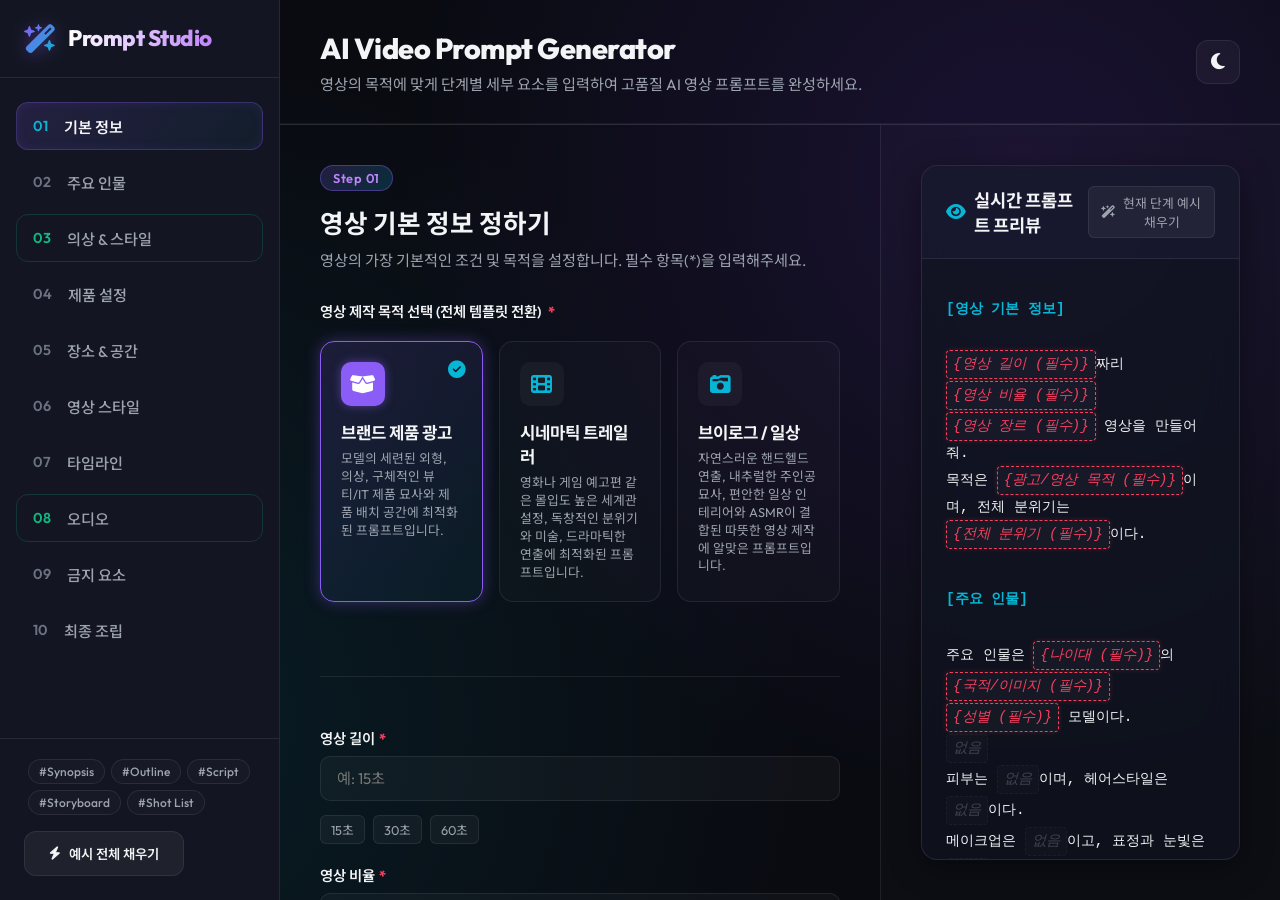
==== video_prompt/index.html @ 75928623 "Add files via upload" ====
<!DOCTYPE html>
<html lang="ko">
<head>
    <meta charset="UTF-8">
    <meta name="viewport" content="width=device-width, initial-scale=1.0">
    <title>AI 영상 프롬프트 메이커 (Prompt Maker)</title>
    <!-- Google Fonts -->
    <link rel="preconnect" href="https://fonts.googleapis.com">
    <link rel="preconnect" href="https://fonts.gstatic.com" crossorigin>
    <link href="https://fonts.googleapis.com/css2?family=Outfit:wght@300;400;600;800&family=Noto+Sans+KR:wght@300;400;500;700&display=swap" rel="stylesheet">
    <!-- FontAwesome for Icons -->
    <link rel="stylesheet" href="https://cdnjs.cloudflare.com/ajax/libs/font-awesome/6.4.0/css/all.min.css">
    <link rel="stylesheet" href="style.css">
</head>
<body>
    <div class="app-container">
        <!-- Sidebar Navigation -->
        <aside class="sidebar">
            <div class="logo-area">
                <i class="fa-solid fa-wand-magic-sparkles logo-icon"></i>
                <h2>Prompt Studio</h2>
            </div>
            
            <!-- Dynamic Sidebar Steps will be injected here -->
            <nav class="steps-nav">
                <ul id="dynamic-steps-nav">
                    <!-- Injected by JS -->
                </ul>
            </nav>

            <div class="sidebar-footer">
                <div class="hashtag-container">
                    <span class="hash-tag">#Synopsis</span>
                    <span class="hash-tag">#Outline</span>
                    <span class="hash-tag">#Script</span>
                    <span class="hash-tag">#Storyboard</span>
                    <span class="hash-tag">#Shot List</span>
                </div>
                <button id="btn-fill-all" class="btn-secondary">
                    <i class="fa-solid fa-bolt"></i> 예시 전체 채우기
                </button>
            </div>
        </aside>

        <!-- Main Workspace -->
        <main class="workspace">
            <header class="main-header">
                <div class="header-info">
                    <h1>AI Video Prompt Generator</h1>
                    <p>영상의 목적에 맞게 단계별 세부 요소를 입력하여 고품질 AI 영상 프롬프트를 완성하세요.</p>
                </div>
                <button id="btn-theme-toggle" class="btn-theme-toggle" title="화면 테마 변경">
                    <i class="fa-solid fa-moon"></i>
                </button>
                <div class="progress-container">
                    <div class="progress-bar" id="progress-bar"></div>
                </div>
            </header>

            <div class="workspace-content">
                <!-- Form Area -->
                <section class="form-section">
                    
                    <!-- Dynamic Form Cards Container -->
                    <div id="dynamic-form-container">
                        <!-- Step Cards (1 to 9) will be injected dynamically by JS -->
                    </div>

                    <!-- Step 10 Card (Assemble & Copy) - Always Common -->
                    <div class="step-card" id="step-card-10">
                        <div class="card-header">
                            <span class="badge">Step 10</span>
                            <h2>최종 조립 및 출력</h2>
                            <p>선택된 목적의 조립 구조를 바탕으로 완성된 최종 프롬프트입니다.</p>
                        </div>
                        <div class="card-body">
                            <div class="output-options">
                                <button id="btn-copy-prompt" class="btn-primary btn-block">
                                    <i class="fa-solid fa-copy"></i> 프롬프트 복사하기
                                </button>
                                <button id="btn-reset" class="btn-danger btn-block">
                                    <i class="fa-solid fa-rotate-left"></i> 초기화
                                </button>
                            </div>
                            <div class="output-preview-container">
                                <textarea id="final-output-textarea" readonly class="form-control final-output-area"></textarea>
                            </div>
                        </div>
                    </div>

                    <!-- Navigation Footer -->
                    <div class="nav-footer">
                        <button id="btn-prev" class="btn-nav btn-secondary" disabled>
                            <i class="fa-solid fa-chevron-left"></i> 이전
                        </button>
                        <div class="step-indicator">
                            <span id="current-step-indicator">1</span> / 10
                        </div>
                        <button id="btn-next" class="btn-nav btn-primary">
                            다음 <i class="fa-solid fa-chevron-right"></i>
                        </button>
                    </div>
                </section>

                <!-- Live Preview Area -->
                <section class="preview-section">
                    <div class="preview-card">
                        <div class="preview-header">
                            <h3><i class="fa-solid fa-eye"></i> 실시간 프롬프트 프리뷰</h3>
                            <button id="btn-load-current-example" class="btn-small-secondary">
                                <i class="fa-solid fa-wand-magic-sparkles"></i> 현재 단계 예시 채우기
                            </button>
                        </div>
                        <div class="preview-body" id="prompt-preview-content">
                            <!-- JS will inject formatted preview text here -->
                        </div>
                    </div>
                </section>
            </div>
        </main>
    </div>

    <!-- Notification Container for Toast Messages -->
    <div id="toast-container"></div>

    <script src="app.js"></script>
</body>
</html>
---- video_prompt/style.css ----
/* ==========================================================================
   Base Styles & Variables
   ========================================================================== */
:root {
    --bg-primary: #090b11;
    --bg-secondary: #131622;
    --bg-glass: rgba(22, 27, 45, 0.65);
    --border-glass: rgba(255, 255, 255, 0.08);
    --border-glass-focus: rgba(124, 58, 237, 0.4);
    
    --text-primary: #f3f4f6;
    --text-secondary: #9ca3af;
    --text-muted: #6b7280;
    
    --color-primary: #8b5cf6;
    --color-primary-hover: #7c3aed;
    --color-secondary: #06b6d4;
    --color-secondary-hover: #0891b2;
    --color-accent: #f43f5e;
    --color-success: #10b981;
    
    --neon-shadow: 0 0 15px rgba(139, 92, 246, 0.35);
    --neon-blue-shadow: 0 0 15px rgba(6, 182, 212, 0.35);
    --glass-shadow: 0 8px 32px 0 rgba(0, 0, 0, 0.37);
    
    --font-main: 'Outfit', 'Noto Sans KR', sans-serif;
    --transition-smooth: all 0.3s cubic-bezier(0.4, 0, 0.2, 1);
}

* {
    margin: 0;
    padding: 0;
    box-sizing: border-box;
}

body {
    background-color: var(--bg-primary);
    color: var(--text-primary);
    font-family: var(--font-main);
    overflow-x: hidden;
    height: 100vh;
}

/* ==========================================================================
   App Layout
   ========================================================================== */
.app-container {
    display: flex;
    height: 100vh;
    width: 100vw;
    background: radial-gradient(circle at 80% 20%, rgba(124, 58, 237, 0.15) 0%, transparent 50%),
                radial-gradient(circle at 10% 80%, rgba(6, 182, 212, 0.1) 0%, transparent 50%);
}

/* Sidebar Styling */
.sidebar {
    width: 280px;
    background-color: var(--bg-secondary);
    border-right: 1px solid var(--border-glass);
    display: flex;
    flex-direction: column;
    padding: 24px 0;
    flex-shrink: 0;
}

.logo-area {
    display: flex;
    align-items: center;
    gap: 12px;
    padding: 0 24px 24px 24px;
    border-bottom: 1px solid var(--border-glass);
}

.logo-icon {
    font-size: 1.8rem;
    background: linear-gradient(135deg, var(--color-primary), var(--color-secondary));
    -webkit-background-clip: text;
    -webkit-text-fill-color: transparent;
    filter: drop-shadow(0 2px 8px rgba(139, 92, 246, 0.4));
}

.logo-area h2 {
    font-size: 1.4rem;
    font-weight: 800;
    letter-spacing: -0.5px;
    background: linear-gradient(to right, #ffffff, #c084fc);
    -webkit-background-clip: text;
    -webkit-text-fill-color: transparent;
}

.steps-nav {
    flex-grow: 1;
    overflow-y: auto;
    padding: 24px 16px;
}

.steps-nav ul {
    list-style: none;
    display: flex;
    flex-direction: column;
    gap: 8px;
}

.nav-item {
    display: flex;
    align-items: center;
    gap: 16px;
    padding: 12px 16px;
    border-radius: 12px;
    cursor: pointer;
    transition: var(--transition-smooth);
    border: 1px solid transparent;
}

.nav-item:hover {
    background-color: rgba(255, 255, 255, 0.03);
    border-color: rgba(255, 255, 255, 0.05);
}

.nav-item.active {
    background: linear-gradient(135deg, rgba(139, 92, 246, 0.15), rgba(6, 182, 212, 0.05));
    border-color: rgba(139, 92, 246, 0.3);
    box-shadow: inset 0 0 12px rgba(139, 92, 246, 0.1);
}

.nav-item.completed {
    border-color: rgba(16, 185, 129, 0.2);
}

.step-num {
    font-size: 0.9rem;
    font-weight: 600;
    color: var(--text-muted);
    transition: var(--transition-smooth);
}

.nav-item.active .step-num {
    color: var(--color-secondary);
}

.nav-item.completed .step-num {
    color: var(--color-success);
}

.step-title {
    font-size: 0.95rem;
    font-weight: 500;
    color: var(--text-secondary);
    transition: var(--transition-smooth);
}

.nav-item.active .step-title {
    color: var(--text-primary);
    font-weight: 600;
}

.sidebar-footer {
    padding: 20px 24px 0 24px;
    border-top: 1px solid var(--border-glass);
}

/* Workspace Styling */
.workspace {
    flex-grow: 1;
    display: flex;
    flex-direction: column;
    height: 100%;
    overflow: hidden;
}

.main-header {
    padding: 30px 40px;
    display: flex;
    justify-content: space-between;
    align-items: center;
    border-bottom: 1px solid var(--border-glass);
    position: relative;
}

.header-info h1 {
    font-size: 1.8rem;
    font-weight: 800;
    margin-bottom: 6px;
    letter-spacing: -0.5px;
}

.header-info p {
    color: var(--text-secondary);
    font-size: 0.95rem;
}

.progress-container {
    position: absolute;
    bottom: -1px;
    left: 0;
    width: 100%;
    height: 2px;
    background-color: rgba(255, 255, 255, 0.05);
}

.progress-bar {
    height: 100%;
    width: 10%;
    background: linear-gradient(to right, var(--color-primary), var(--color-secondary));
    box-shadow: 0 0 10px rgba(139, 92, 246, 0.8);
    transition: width 0.4s cubic-bezier(0.4, 0, 0.2, 1);
}

/* Workspace Content Grid */
.workspace-content {
    display: grid;
    grid-template-columns: 1.2fr 0.8fr;
    flex-grow: 1;
    overflow: hidden;
}

/* ==========================================================================
   Form Section & Step Cards
   ========================================================================== */
.form-section {
    padding: 40px;
    overflow-y: auto;
    display: flex;
    flex-direction: column;
    justify-content: space-between;
    height: 100%;
}

.step-card {
    display: none;
    animation: fadeIn 0.4s ease-in-out;
}

.step-card.active {
    display: block;
}

@keyframes fadeIn {
    from { opacity: 0; transform: translateY(10px); }
    to { opacity: 1; transform: translateY(0); }
}

.card-header {
    margin-bottom: 30px;
}

.badge {
    background: linear-gradient(135deg, rgba(139, 92, 246, 0.2), rgba(6, 182, 212, 0.2));
    border: 1px solid rgba(139, 92, 246, 0.4);
    color: #c084fc;
    padding: 4px 12px;
    border-radius: 30px;
    font-size: 0.8rem;
    font-weight: 600;
    letter-spacing: 0.5px;
    display: inline-block;
    margin-bottom: 12px;
}

.card-header h2 {
    font-size: 1.6rem;
    font-weight: 700;
    margin-bottom: 8px;
}

.card-header p {
    color: var(--text-secondary);
    font-size: 0.95rem;
}

.card-body {
    display: flex;
    flex-direction: column;
    gap: 20px;
}

.scrollable-card-body {
    max-height: 480px;
    overflow-y: auto;
    padding-right: 10px;
}

/* Form Controls */
.form-group {
    display: flex;
    flex-direction: column;
    gap: 8px;
}

.form-row {
    display: flex;
    gap: 20px;
}

.form-group.col {
    flex: 1;
}

label {
    font-size: 0.9rem;
    font-weight: 600;
    color: var(--text-primary);
}

.form-control {
    background-color: rgba(255, 255, 255, 0.03);
    border: 1px solid var(--border-glass);
    border-radius: 10px;
    padding: 12px 16px;
    color: var(--text-primary);
    font-family: var(--font-main);
    font-size: 0.95rem;
    transition: var(--transition-smooth);
    outline: none;
}

.form-control:focus {
    background-color: rgba(255, 255, 255, 0.05);
    border-color: var(--color-primary);
    box-shadow: var(--neon-shadow);
}

textarea.form-control {
    resize: none;
}

/* Suggestion Tags */
.tags-suggest {
    display: flex;
    flex-wrap: wrap;
    gap: 8px;
    margin-top: 6px;
}

.tag {
    background-color: rgba(255, 255, 255, 0.04);
    border: 1px solid var(--border-glass);
    color: var(--text-secondary);
    padding: 4px 10px;
    border-radius: 6px;
    font-size: 0.8rem;
    cursor: pointer;
    transition: var(--transition-smooth);
}

.tag:hover {
    background-color: rgba(139, 92, 246, 0.1);
    border-color: rgba(139, 92, 246, 0.4);
    color: #d8b4fe;
}

/* Navigation Footer */
.nav-footer {
    display: flex;
    justify-content: space-between;
    align-items: center;
    margin-top: 40px;
    padding-top: 24px;
    border-top: 1px solid var(--border-glass);
}

.step-indicator {
    font-size: 0.95rem;
    font-weight: 600;
    color: var(--text-secondary);
}

#current-step-indicator {
    color: var(--color-secondary);
    font-size: 1.1rem;
}

/* ==========================================================================
   Buttons
   ========================================================================== */
.btn-primary {
    background: linear-gradient(135deg, var(--color-primary), var(--color-primary-hover));
    color: white;
    border: none;
    border-radius: 12px;
    padding: 12px 24px;
    font-family: var(--font-main);
    font-weight: 600;
    cursor: pointer;
    display: inline-flex;
    align-items: center;
    justify-content: center;
    gap: 8px;
    transition: var(--transition-smooth);
    box-shadow: 0 4px 12px rgba(139, 92, 246, 0.3);
}

.btn-primary:hover {
    transform: translateY(-2px);
    box-shadow: var(--neon-shadow);
}

.btn-primary:active {
    transform: translateY(0);
}

.btn-secondary {
    background-color: rgba(255, 255, 255, 0.05);
    color: var(--text-primary);
    border: 1px solid var(--border-glass);
    border-radius: 12px;
    padding: 12px 24px;
    font-family: var(--font-main);
    font-weight: 600;
    cursor: pointer;
    display: inline-flex;
    align-items: center;
    justify-content: center;
    gap: 8px;
    transition: var(--transition-smooth);
}

.btn-secondary:hover {
    background-color: rgba(255, 255, 255, 0.08);
    border-color: rgba(255, 255, 255, 0.2);
}

.btn-secondary:disabled, .btn-primary:disabled {
    opacity: 0.4;
    cursor: not-allowed;
    transform: none !important;
    box-shadow: none !important;
}

.btn-danger {
    background-color: rgba(239, 68, 68, 0.1);
    color: #f87171;
    border: 1px solid rgba(239, 68, 68, 0.3);
    border-radius: 12px;
    padding: 12px 24px;
    font-family: var(--font-main);
    font-weight: 600;
    cursor: pointer;
    display: inline-flex;
    align-items: center;
    justify-content: center;
    gap: 8px;
    transition: var(--transition-smooth);
}

.btn-danger:hover {
    background-color: rgba(239, 68, 68, 0.2);
    border-color: rgba(239, 68, 68, 0.5);
    transform: translateY(-2px);
}

.btn-block {
    width: 100%;
}

.btn-small-secondary {
    background-color: rgba(255, 255, 255, 0.05);
    color: var(--text-secondary);
    border: 1px solid var(--border-glass);
    border-radius: 6px;
    padding: 6px 12px;
    font-size: 0.8rem;
    font-family: var(--font-main);
    cursor: pointer;
    display: inline-flex;
    align-items: center;
    gap: 6px;
    transition: var(--transition-smooth);
}

.btn-small-secondary:hover {
    background-color: rgba(139, 92, 246, 0.1);
    border-color: rgba(139, 92, 246, 0.3);
    color: var(--text-primary);
}

/* ==========================================================================
   Preview Section
   ========================================================================== */
.preview-section {
    padding: 40px;
    border-left: 1px solid var(--border-glass);
    background-color: rgba(255, 255, 255, 0.01);
    display: flex;
    flex-direction: column;
    overflow: hidden;
}

.preview-card {
    background-color: var(--bg-glass);
    border: 1px solid var(--border-glass);
    border-radius: 16px;
    height: 100%;
    display: flex;
    flex-direction: column;
    box-shadow: var(--glass-shadow);
    backdrop-filter: blur(16px);
    overflow: hidden;
}

.preview-header {
    padding: 20px 24px;
    border-bottom: 1px solid var(--border-glass);
    display: flex;
    justify-content: space-between;
    align-items: center;
}

.preview-header h3 {
    font-size: 1.1rem;
    font-weight: 700;
    display: flex;
    align-items: center;
    gap: 8px;
}

.preview-header h3 i {
    color: var(--color-secondary);
}

.preview-body {
    flex-grow: 1;
    padding: 24px;
    overflow-y: auto;
    font-family: 'Courier New', Courier, monospace;
    font-size: 0.9rem;
    line-height: 1.6;
    white-space: pre-wrap;
    background-color: rgba(0, 0, 0, 0.2);
}

.preview-body .highlight-token {
    color: #c084fc;
    font-weight: 600;
    background-color: rgba(139, 92, 246, 0.15);
    padding: 2px 6px;
    border-radius: 4px;
    border: 1px solid rgba(139, 92, 246, 0.3);
    display: inline-block;
    margin: 1px 0;
}

.preview-body .empty-token {
    color: var(--text-muted);
    font-style: italic;
    background-color: rgba(255, 255, 255, 0.03);
    padding: 2px 6px;
    border-radius: 4px;
    border: 1px dashed var(--border-glass);
    display: inline-block;
    margin: 1px 0;
}

/* ==========================================================================
   Output Screen Specifics
   ========================================================================== */
.output-options {
    display: grid;
    grid-template-columns: 1fr 1fr;
    gap: 16px;
    margin-bottom: 20px;
}

.output-preview-container {
    flex-grow: 1;
    display: flex;
    flex-direction: column;
}

.final-output-area {
    width: 100%;
    height: 380px !important;
    font-family: 'Courier New', Courier, monospace;
    font-size: 0.9rem;
    line-height: 1.5;
    background-color: rgba(0, 0, 0, 0.3);
    border: 1px solid var(--border-glass-focus);
    box-shadow: inset 0 0 10px rgba(0,0,0,0.5);
    padding: 20px;
    border-radius: 12px;
}

/* ==========================================================================
   Toast Notification System
   ========================================================================== */
#toast-container {
    position: fixed;
    bottom: 30px;
    right: 30px;
    z-index: 9999;
    display: flex;
    flex-direction: column;
    gap: 10px;
}

.toast {
    background-color: rgba(22, 27, 45, 0.9);
    border: 1px solid var(--color-success);
    box-shadow: 0 4px 20px rgba(16, 185, 129, 0.2);
    backdrop-filter: blur(10px);
    color: var(--text-primary);
    padding: 16px 24px;
    border-radius: 10px;
    display: flex;
    align-items: center;
    gap: 12px;
    min-width: 300px;
    transform: translateX(120%);
    transition: transform 0.4s cubic-bezier(0.175, 0.885, 0.32, 1.275);
}

.toast.show {
    transform: translateX(0);
}

.toast i {
    font-size: 1.2rem;
    color: var(--color-success);
}

/* Custom Scrollbar */
::-webkit-scrollbar {
    width: 8px;
}

::-webkit-scrollbar-track {
    background: rgba(255, 255, 255, 0.01);
}

::-webkit-scrollbar-thumb {
    background: rgba(255, 255, 255, 0.1);
    border-radius: 4px;
}

::-webkit-scrollbar-thumb:hover {
    background: rgba(255, 255, 255, 0.2);
}

/* ==========================================================================
   Purpose Selector (Step 1)
   ========================================================================== */
.purpose-selector-group {
    margin-bottom: 24px;
}

.purpose-cards-grid {
    display: grid;
    grid-template-columns: repeat(3, 1fr);
    gap: 16px;
    margin-top: 12px;
}

.purpose-select-card {
    background-color: rgba(255, 255, 255, 0.02);
    border: 1px solid var(--border-glass);
    border-radius: 14px;
    padding: 20px;
    cursor: pointer;
    position: relative;
    display: flex;
    flex-direction: column;
    align-items: flex-start;
    gap: 14px;
    transition: var(--transition-smooth);
}

.purpose-select-card:hover {
    background-color: rgba(139, 92, 246, 0.05);
    border-color: rgba(139, 92, 246, 0.3);
    transform: translateY(-3px);
    box-shadow: 0 8px 24px rgba(139, 92, 246, 0.1);
}

.purpose-select-card.selected {
    background: linear-gradient(135deg, rgba(139, 92, 246, 0.15), rgba(6, 182, 212, 0.05));
    border-color: var(--color-primary);
    box-shadow: var(--neon-shadow);
}

.purpose-card-icon {
    width: 44px;
    height: 44px;
    border-radius: 10px;
    background-color: rgba(255, 255, 255, 0.04);
    display: flex;
    align-items: center;
    justify-content: center;
    font-size: 1.3rem;
    color: var(--color-secondary);
    transition: var(--transition-smooth);
}

.purpose-select-card.selected .purpose-card-icon {
    background-color: var(--color-primary);
    color: white;
    box-shadow: 0 0 10px rgba(139, 92, 246, 0.5);
}

.purpose-card-info h4 {
    font-size: 1.05rem;
    font-weight: 700;
    margin-bottom: 6px;
    color: var(--text-primary);
}

.purpose-card-info p {
    font-size: 0.8rem;
    color: var(--text-secondary);
    line-height: 1.4;
}

.purpose-check {
    position: absolute;
    top: 16px;
    right: 16px;
    font-size: 1.1rem;
    color: var(--text-muted);
    opacity: 0;
    transform: scale(0.7);
    transition: var(--transition-smooth);
}

.purpose-select-card.selected .purpose-check {
    color: var(--color-secondary);
    opacity: 1;
    transform: scale(1);
}

.divider {
    height: 1px;
    background-color: var(--border-glass);
    margin: 30px 0;
}

/* Required field indicator & special 'None' tag styles */
.required-mark {
    color: var(--color-accent);
    margin-left: 4px;
    font-weight: 800;
}

/* Input Validation Error Animation & Styles */
.form-control.input-error {
    border-color: var(--color-accent) !important;
    box-shadow: 0 0 15px rgba(244, 63, 94, 0.4) !important;
    animation: shakeInput 0.5s cubic-bezier(.36,.07,.19,.97) both;
}

@keyframes shakeInput {
    10%, 90% { transform: translate3d(-1px, 0, 0); }
    20%, 80% { transform: translate3d(2px, 0, 0); }
    30%, 50%, 70% { transform: translate3d(-4px, 0, 0); }
    40%, 60% { transform: translate3d(4px, 0, 0); }
}

/* ==========================================================================
   Theme Switcher & Light Mode Support
   ========================================================================== */
body {
    transition: background-color 0.3s ease, color 0.3s ease;
}

.btn-theme-toggle {
    background-color: rgba(255, 255, 255, 0.04);
    border: 1px solid var(--border-glass);
    color: var(--text-primary);
    width: 44px;
    height: 44px;
    border-radius: 12px;
    cursor: pointer;
    display: flex;
    align-items: center;
    justify-content: center;
    font-size: 1.15rem;
    transition: var(--transition-smooth);
    margin-left: 20px;
    flex-shrink: 0;
}

.btn-theme-toggle:hover {
    background-color: rgba(255, 255, 255, 0.1);
    border-color: rgba(255, 255, 255, 0.2);
    transform: rotate(15deg) scale(1.05);
    box-shadow: 0 4px 12px rgba(0, 0, 0, 0.1);
}

.btn-theme-toggle:active {
    transform: scale(0.95);
}

/* Light Mode Variables Override */
body.light-mode {
    --bg-primary: #f8fafc;
    --bg-secondary: #ffffff;
    --bg-glass: rgba(255, 255, 255, 0.85);
    --border-glass: rgba(0, 0, 0, 0.08);
    --border-glass-focus: rgba(124, 58, 237, 0.4);
    
    --text-primary: #0f172a;
    --text-secondary: #475569;
    --text-muted: #94a3b8;
    
    --color-primary: #7c3aed;
    --color-primary-hover: #6d28d9;
    --color-secondary: #0891b2;
    --color-secondary-hover: #0e7490;
    
    --neon-shadow: 0 4px 20px rgba(124, 58, 237, 0.12);
    --neon-blue-shadow: 0 4px 20px rgba(8, 145, 178, 0.12);
    --glass-shadow: 0 8px 32px 0 rgba(15, 23, 42, 0.06);
}

body.light-mode .app-container {
    background: radial-gradient(circle at 80% 20%, rgba(124, 58, 237, 0.05) 0%, transparent 50%),
                radial-gradient(circle at 10% 80%, rgba(6, 182, 212, 0.04) 0%, transparent 50%);
}

body.light-mode .btn-theme-toggle {
    background-color: rgba(15, 23, 42, 0.04);
}

body.light-mode .btn-theme-toggle:hover {
    background-color: rgba(15, 23, 42, 0.08);
}

body.light-mode .form-control {
    background-color: rgba(15, 23, 42, 0.02);
}

body.light-mode .form-control:focus {
    background-color: #ffffff;
    box-shadow: 0 0 10px rgba(124, 58, 237, 0.15);
}

body.light-mode .tag {
    background-color: rgba(15, 23, 42, 0.03);
    color: var(--text-secondary);
}

body.light-mode .tag:hover {
    background-color: rgba(124, 58, 237, 0.08);
    color: var(--color-primary);
}

body.light-mode .preview-body {
    background-color: #f1f5f9;
}

body.light-mode .preview-body .empty-token {
    background-color: rgba(0, 0, 0, 0.02);
    border-color: rgba(0, 0, 0, 0.1);
}

body.light-mode .final-output-area {
    background-color: #f8fafc;
}

body.light-mode .sidebar {
    background-color: #f1f5f9;
}

body.light-mode .nav-item:hover {
    background-color: rgba(15, 23, 42, 0.02);
}

body.light-mode .nav-item.active {
    background: linear-gradient(135deg, rgba(124, 58, 237, 0.08), rgba(8, 145, 178, 0.03));
}

body.light-mode .btn-secondary {
    background-color: #ffffff;
    border-color: rgba(0, 0, 0, 0.1);
}

body.light-mode .btn-secondary:hover {
    background-color: #f8fafc;
}

body.light-mode .purpose-select-card {
    background-color: rgba(0, 0, 0, 0.01);
}

body.light-mode .purpose-select-card:hover {
    background-color: rgba(124, 58, 237, 0.03);
}

body.light-mode .purpose-card-icon {
    background-color: rgba(0, 0, 0, 0.03);
}

body.light-mode .purpose-select-card.selected {
    background: linear-gradient(135deg, rgba(124, 58, 237, 0.08), rgba(8, 145, 178, 0.03));
}

body.light-mode .purpose-select-card.selected .purpose-card-icon {
    background-color: var(--color-primary);
    color: white;
}

/* ==========================================================================
   Sidebar Hashtags (Bottom Left)
   ========================================================================== */
.hashtag-container {
    display: flex;
    flex-wrap: wrap;
    gap: 6px;
    margin-bottom: 16px;
    padding: 0 4px;
}

.hash-tag {
    font-size: 0.75rem;
    font-weight: 500;
    color: var(--text-secondary);
    background-color: rgba(255, 255, 255, 0.02);
    border: 1px solid var(--border-glass);
    padding: 4px 10px;
    border-radius: 30px;
    transition: var(--transition-smooth);
    cursor: default;
    user-select: none;
}

.hash-tag:hover {
    color: var(--text-primary);
    border-color: var(--color-primary);
    background-color: rgba(139, 92, 246, 0.08);
    box-shadow: 0 2px 8px rgba(139, 92, 246, 0.15);
    transform: translateY(-1px);
}

body.light-mode .hash-tag {
    background-color: rgba(15, 23, 42, 0.02);
}

body.light-mode .hash-tag:hover {
    background-color: rgba(124, 58, 237, 0.06);
    border-color: var(--color-primary);
    box-shadow: 0 2px 8px rgba(124, 58, 237, 0.1);
}
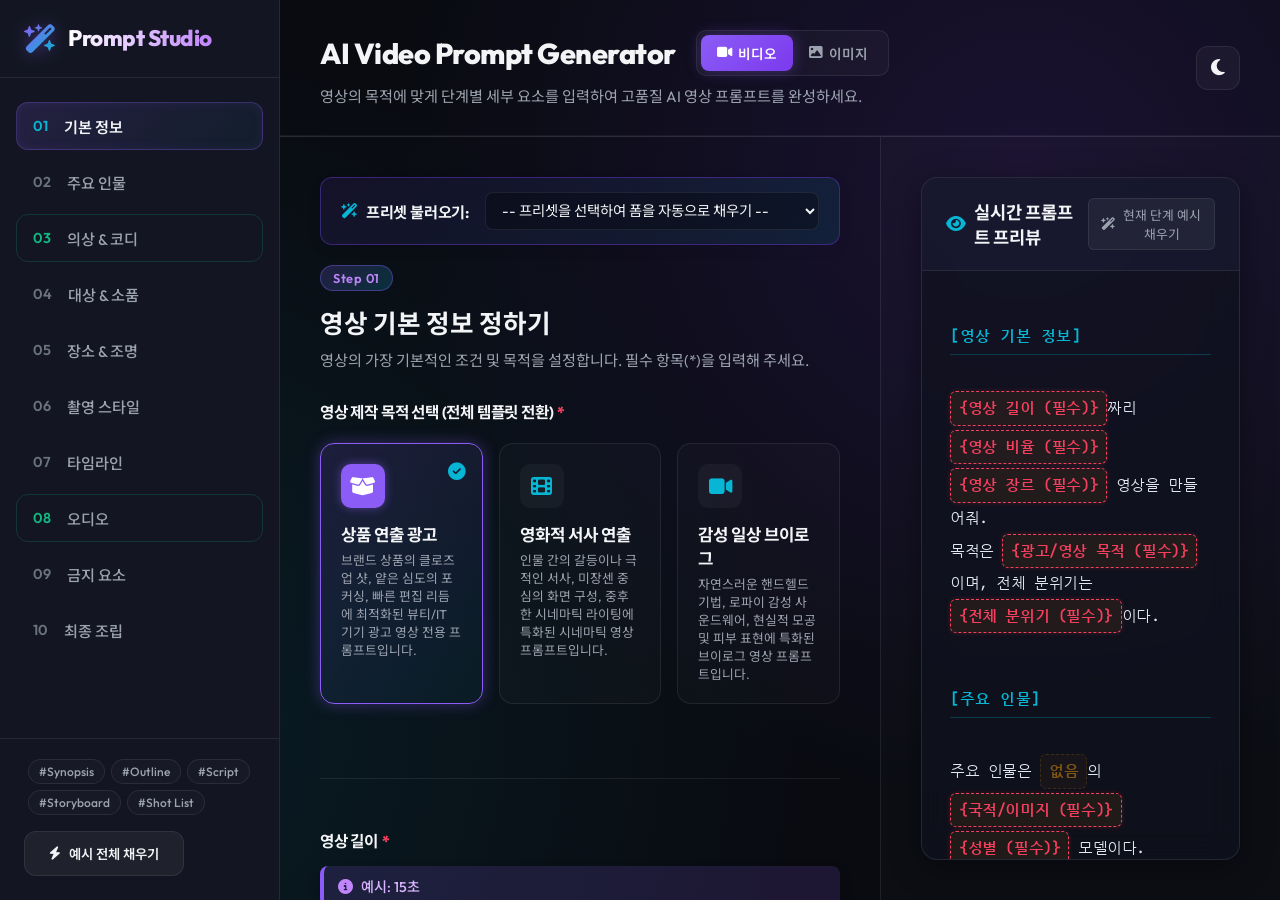
==== commit 5d0545c2: "Add files via upload" ====
--- a/video_prompt/index.html
+++ b/video_prompt/index.html
@@ -7,10 +7,12 @@
     <!-- Google Fonts -->
     <link rel="preconnect" href="https://fonts.googleapis.com">
     <link rel="preconnect" href="https://fonts.gstatic.com" crossorigin>
-    <link href="https://fonts.googleapis.com/css2?family=Outfit:wght@300;400;600;800&family=Noto+Sans+KR:wght@300;400;500;700&display=swap" rel="stylesheet">
+    <link href="https://fonts.googleapis.com/css2?family=Outfit:wght@300;400;600;800&family=Noto+Sans+KR:wght@300;400;500;700&family=JetBrains+Mono:wght@400;500;700&family=Nanum+Gothic+Coding:wght@400;700&display=swap" rel="stylesheet">
     <!-- FontAwesome for Icons -->
     <link rel="stylesheet" href="https://cdnjs.cloudflare.com/ajax/libs/font-awesome/6.4.0/css/all.min.css">
     <link rel="stylesheet" href="style.css">
+    <script src="configs.js"></script>
+    <script src="presets.js"></script>
 </head>
 <body>
     <div class="app-container">
@@ -46,8 +48,18 @@
         <main class="workspace">
             <header class="main-header">
                 <div class="header-info">
-                    <h1>AI Video Prompt Generator</h1>
-                    <p>영상의 목적에 맞게 단계별 세부 요소를 입력하여 고품질 AI 영상 프롬프트를 완성하세요.</p>
+                    <div class="title-with-toggle">
+                        <h1 id="app-title">AI Video Prompt Generator</h1>
+                        <div class="mode-toggle-group">
+                            <button id="mode-video" class="btn-mode active" data-mode="video">
+                                <i class="fa-solid fa-video"></i> 비디오
+                            </button>
+                            <button id="mode-image" class="btn-mode" data-mode="image">
+                                <i class="fa-solid fa-image"></i> 이미지
+                            </button>
+                        </div>
+                    </div>
+                    <p id="app-subtitle">영상의 목적에 맞게 단계별 세부 요소를 입력하여 고품질 AI 영상 프롬프트를 완성하세요.</p>
                 </div>
                 <button id="btn-theme-toggle" class="btn-theme-toggle" title="화면 테마 변경">
                     <i class="fa-solid fa-moon"></i>
@@ -61,15 +73,23 @@
                 <!-- Form Area -->
                 <section class="form-section">
                     
+                    <!-- Preset Selector Bar -->
+                    <div id="preset-selector-container" class="preset-selector-container">
+                        <label for="preset-select"><i class="fa-solid fa-wand-magic-sparkles"></i> 프리셋 불러오기:</label>
+                        <select id="preset-select" class="form-control preset-select">
+                            <option value="">-- 프리셋을 선택하여 폼을 자동으로 채우기 --</option>
+                        </select>
+                    </div>
+
                     <!-- Dynamic Form Cards Container -->
                     <div id="dynamic-form-container">
                         <!-- Step Cards (1 to 9) will be injected dynamically by JS -->
                     </div>
 
                     <!-- Step 10 Card (Assemble & Copy) - Always Common -->
-                    <div class="step-card" id="step-card-10">
+                    <div class="step-card" id="step-card-final">
                         <div class="card-header">
-                            <span class="badge">Step 10</span>
+                            <span class="badge" id="final-badge">Step 10</span>
                             <h2>최종 조립 및 출력</h2>
                             <p>선택된 목적의 조립 구조를 바탕으로 완성된 최종 프롬프트입니다.</p>
                         </div>
@@ -94,7 +114,7 @@
                             <i class="fa-solid fa-chevron-left"></i> 이전
                         </button>
                         <div class="step-indicator">
-                            <span id="current-step-indicator">1</span> / 10
+                            <span id="current-step-indicator">1</span> / <span id="total-steps-indicator">10</span>
                         </div>
                         <button id="btn-next" class="btn-nav btn-primary">
                             다음 <i class="fa-solid fa-chevron-right"></i>
--- a/video_prompt/style.css
+++ b/video_prompt/style.css
@@ -297,27 +297,35 @@
 }
 
 label {
-    font-size: 0.9rem;
-    font-weight: 600;
+    font-size: 0.98rem;
+    font-weight: 700;
     color: var(--text-primary);
+    letter-spacing: -0.2px;
+    display: inline-flex;
+    align-items: center;
 }
 
 .form-control {
-    background-color: rgba(255, 255, 255, 0.03);
-    border: 1px solid var(--border-glass);
+    background-color: rgba(255, 255, 255, 0.04);
+    border: 1px solid rgba(255, 255, 255, 0.12);
     border-radius: 10px;
-    padding: 12px 16px;
-    color: var(--text-primary);
+    padding: 12px 18px;
+    color: #ffffff;
     font-family: var(--font-main);
-    font-size: 0.95rem;
+    font-size: 1rem;
     transition: var(--transition-smooth);
     outline: none;
 }
 
+.form-control::placeholder {
+    color: var(--text-muted);
+    opacity: 0.7;
+}
+
 .form-control:focus {
-    background-color: rgba(255, 255, 255, 0.05);
-    border-color: var(--color-primary);
-    box-shadow: var(--neon-shadow);
+    background-color: rgba(0, 0, 0, 0.2);
+    border-color: var(--color-secondary);
+    box-shadow: var(--neon-blue-shadow);
 }
 
 textarea.form-control {
@@ -336,9 +344,10 @@
     background-color: rgba(255, 255, 255, 0.04);
     border: 1px solid var(--border-glass);
     color: var(--text-secondary);
-    padding: 4px 10px;
-    border-radius: 6px;
-    font-size: 0.8rem;
+    padding: 6px 12px;
+    border-radius: 8px;
+    font-size: 0.85rem;
+    font-weight: 500;
     cursor: pointer;
     transition: var(--transition-smooth);
 }
@@ -347,6 +356,8 @@
     background-color: rgba(139, 92, 246, 0.1);
     border-color: rgba(139, 92, 246, 0.4);
     color: #d8b4fe;
+    box-shadow: var(--neon-shadow);
+    transform: translateY(-1px);
 }
 
 /* Navigation Footer */
@@ -520,35 +531,50 @@
 
 .preview-body {
     flex-grow: 1;
-    padding: 24px;
+    padding: 28px;
     overflow-y: auto;
-    font-family: 'Courier New', Courier, monospace;
-    font-size: 0.9rem;
-    line-height: 1.6;
+    font-family: 'JetBrains Mono', 'Nanum Gothic Coding', Consolas, Monaco, monospace;
+    font-size: 0.95rem;
+    line-height: 1.75;
+    letter-spacing: -0.4px;
     white-space: pre-wrap;
-    background-color: rgba(0, 0, 0, 0.2);
+    background-color: rgba(0, 0, 0, 0.25);
+    color: #e2e8f0;
 }
 
 .preview-body .highlight-token {
-    color: #c084fc;
+    color: #22d3ee;
+    font-weight: 700;
+    background-color: rgba(6, 182, 212, 0.15);
+    padding: 3px 8px;
+    border-radius: 6px;
+    border: 1px solid rgba(6, 182, 212, 0.35);
+    display: inline-block;
+    margin: 2px 0;
+    box-shadow: 0 0 8px rgba(6, 182, 212, 0.1);
+}
+
+.preview-body .empty-token {
+    color: #f59e0b;
     font-weight: 600;
-    background-color: rgba(139, 92, 246, 0.15);
-    padding: 2px 6px;
-    border-radius: 4px;
-    border: 1px solid rgba(139, 92, 246, 0.3);
+    background-color: rgba(245, 158, 11, 0.08);
+    padding: 3px 8px;
+    border-radius: 6px;
+    border: 1px dashed rgba(245, 158, 11, 0.35);
     display: inline-block;
-    margin: 1px 0;
-}
-
-.preview-body .empty-token {
-    color: var(--text-muted);
-    font-style: italic;
-    background-color: rgba(255, 255, 255, 0.03);
-    padding: 2px 6px;
-    border-radius: 4px;
-    border: 1px dashed var(--border-glass);
-    display: inline-block;
-    margin: 1px 0;
+    margin: 2px 0;
+}
+
+.preview-section-header {
+    color: var(--color-secondary);
+    font-weight: 700;
+    font-size: 0.95rem;
+    margin-top: 24px;
+    margin-bottom: 8px;
+    padding-bottom: 4px;
+    border-bottom: 1px solid rgba(6, 182, 212, 0.25);
+    display: block;
+    letter-spacing: 0.5px;
 }
 
 /* ==========================================================================
@@ -570,9 +596,10 @@
 .final-output-area {
     width: 100%;
     height: 380px !important;
-    font-family: 'Courier New', Courier, monospace;
-    font-size: 0.9rem;
-    line-height: 1.5;
+    font-family: 'JetBrains Mono', 'Nanum Gothic Coding', Consolas, Monaco, monospace;
+    font-size: 0.92rem;
+    line-height: 1.6;
+    letter-spacing: -0.4px;
     background-color: rgba(0, 0, 0, 0.3);
     border: 1px solid var(--border-glass-focus);
     box-shadow: inset 0 0 10px rgba(0,0,0,0.5);
@@ -824,31 +851,52 @@
 }
 
 body.light-mode .form-control {
-    background-color: rgba(15, 23, 42, 0.02);
+    background-color: #ffffff;
+    border: 1px solid rgba(0, 0, 0, 0.15);
+    color: #0f172a;
 }
 
 body.light-mode .form-control:focus {
     background-color: #ffffff;
-    box-shadow: 0 0 10px rgba(124, 58, 237, 0.15);
+    border-color: var(--color-primary);
+    box-shadow: 0 0 10px rgba(124, 58, 237, 0.2);
 }
 
 body.light-mode .tag {
     background-color: rgba(15, 23, 42, 0.03);
+    border: 1px solid var(--border-glass);
     color: var(--text-secondary);
 }
 
 body.light-mode .tag:hover {
     background-color: rgba(124, 58, 237, 0.08);
+    border-color: rgba(124, 58, 237, 0.08);
     color: var(--color-primary);
+    box-shadow: none;
 }
 
 body.light-mode .preview-body {
-    background-color: #f1f5f9;
+    background-color: #f8fafc;
+    color: #334155;
+    border-left: 1px solid rgba(0, 0, 0, 0.06);
+}
+
+body.light-mode .preview-body .highlight-token {
+    color: #0891b2;
+    background-color: rgba(8, 145, 178, 0.08);
+    border-color: rgba(8, 145, 178, 0.25);
+    box-shadow: none;
 }
 
 body.light-mode .preview-body .empty-token {
-    background-color: rgba(0, 0, 0, 0.02);
-    border-color: rgba(0, 0, 0, 0.1);
+    color: #b45309;
+    background-color: rgba(180, 83, 9, 0.04);
+    border-color: rgba(180, 83, 9, 0.25);
+}
+
+body.light-mode .preview-section-header {
+    color: var(--color-primary);
+    border-bottom-color: rgba(124, 58, 237, 0.2);
 }
 
 body.light-mode .final-output-area {
@@ -857,6 +905,16 @@
 
 body.light-mode .sidebar {
     background-color: #f1f5f9;
+}
+
+body.light-mode .logo-area h2 {
+    background: linear-gradient(to right, var(--text-primary), var(--color-primary));
+    -webkit-background-clip: text;
+    -webkit-text-fill-color: transparent;
+}
+
+body.light-mode .logo-icon {
+    filter: drop-shadow(0 2px 6px rgba(124, 58, 237, 0.25));
 }
 
 body.light-mode .nav-item:hover {
@@ -939,6 +997,240 @@
     box-shadow: 0 2px 8px rgba(124, 58, 237, 0.1);
 }
 
-
-
-
+/* ==========================================================================
+   Image/Video Mode Toggle Styles
+   ========================================================================== */
+.title-with-toggle {
+    display: flex;
+    align-items: center;
+    gap: 20px;
+    margin-bottom: 8px;
+}
+
+.title-with-toggle h1 {
+    margin-bottom: 0 !important;
+}
+
+.mode-toggle-group {
+    display: flex;
+    background-color: rgba(255, 255, 255, 0.03);
+    padding: 4px;
+    border-radius: 10px;
+    border: 1px solid var(--border-glass);
+}
+
+.btn-mode {
+    padding: 8px 16px;
+    border-radius: 8px;
+    border: none;
+    font-size: 0.85rem;
+    font-weight: 600;
+    font-family: var(--font-main);
+    cursor: pointer;
+    background: transparent;
+    color: var(--text-secondary);
+    display: flex;
+    align-items: center;
+    gap: 6px;
+    transition: var(--transition-smooth);
+}
+
+.btn-mode:hover {
+    color: var(--text-primary);
+    background-color: rgba(255, 255, 255, 0.02);
+}
+
+.btn-mode.active {
+    background: linear-gradient(135deg, var(--color-primary), var(--color-primary-hover));
+    color: white;
+    box-shadow: var(--neon-shadow);
+}
+
+/* Light mode support for mode switch */
+body.light-mode .mode-toggle-group {
+    background-color: rgba(0, 0, 0, 0.03);
+    border-color: rgba(0, 0, 0, 0.08);
+}
+body.light-mode .btn-mode {
+    color: var(--text-secondary);
+}
+body.light-mode .btn-mode.active {
+    background: linear-gradient(135deg, var(--color-primary), var(--color-primary-hover));
+    color: white;
+}
+
+/* ==========================================================================
+   Premium Tooltip styles for Suggestion Tags (Glassmorphism & Fade-in)
+   ========================================================================== */
+.tag {
+    position: relative;
+}
+
+.tag[data-tooltip]::after {
+    content: attr(data-tooltip);
+    position: absolute;
+    bottom: 130%;
+    left: 50%;
+    transform: translateX(-50%) scale(0.9);
+    background: rgba(15, 23, 42, 0.96);
+    color: #e2e8f0;
+    padding: 10px 14px;
+    border-radius: 8px;
+    font-size: 0.75rem;
+    font-weight: 400;
+    line-height: 1.5;
+    white-space: normal;
+    width: 250px;
+    box-shadow: 0 8px 30px rgba(0, 0, 0, 0.4);
+    border: 1px solid rgba(255, 255, 255, 0.1);
+    opacity: 0;
+    pointer-events: none;
+    transition: all 0.25s cubic-bezier(0.4, 0, 0.2, 1);
+    z-index: 1000;
+    text-align: left;
+    backdrop-filter: blur(10px);
+}
+
+.tag[data-tooltip]::before {
+    content: '';
+    position: absolute;
+    bottom: 118%;
+    left: 50%;
+    transform: translateX(-50%);
+    border-width: 6px;
+    border-style: solid;
+    border-color: rgba(15, 23, 42, 0.96) transparent transparent transparent;
+    opacity: 0;
+    pointer-events: none;
+    transition: all 0.25s cubic-bezier(0.4, 0, 0.2, 1);
+    z-index: 1000;
+}
+
+.tag[data-tooltip]:hover::after {
+    opacity: 1;
+    transform: translateX(-50%) scale(1);
+}
+
+.tag[data-tooltip]:hover::before {
+    opacity: 1;
+}
+
+/* Light mode support for tooltip */
+body.light-mode .tag[data-tooltip]::after {
+    background: rgba(255, 255, 255, 0.98);
+    color: #1e293b;
+    border: 1px solid rgba(0, 0, 0, 0.1);
+    box-shadow: 0 8px 30px rgba(15, 23, 42, 0.15);
+}
+
+body.light-mode .tag[data-tooltip]::before {
+    border-color: rgba(255, 255, 255, 0.98) transparent transparent transparent;
+}
+
+/* ==========================================================================
+   Field Example Guide Text Block (Enhanced Visibility)
+   ========================================================================== */
+.field-example-guide {
+    font-size: 0.88rem;
+    font-weight: 500;
+    color: #d8b4fe;
+    margin-top: 6px;
+    margin-bottom: 12px;
+    padding: 10px 14px;
+    background-color: rgba(139, 92, 246, 0.15);
+    border-radius: 8px;
+    border-left: 4px solid var(--color-primary);
+    display: flex;
+    align-items: center;
+    gap: 8px;
+    width: 100%;
+    box-sizing: border-box;
+    box-shadow: 0 4px 12px rgba(0, 0, 0, 0.2);
+    transition: var(--transition-smooth);
+}
+
+.field-example-guide i {
+    color: #c084fc;
+    font-size: 0.95rem;
+    flex-shrink: 0;
+}
+
+body.light-mode .field-example-guide {
+    background-color: rgba(124, 58, 237, 0.06);
+    color: #5b21b6;
+    border-left-color: var(--color-primary);
+    box-shadow: 0 2px 6px rgba(124, 58, 237, 0.05);
+}
+
+body.light-mode .field-example-guide i {
+    color: var(--color-primary);
+}
+
+/* ==========================================================================
+   Preset Selector UI (Quick Presets)
+   ========================================================================== */
+.preset-selector-container {
+    background: linear-gradient(135deg, rgba(124, 58, 237, 0.1), rgba(6, 182, 212, 0.1));
+    border: 1px solid var(--border-glass-focus);
+    border-radius: 12px;
+    padding: 14px 20px;
+    margin-bottom: 20px;
+    display: flex;
+    align-items: center;
+    gap: 16px;
+    box-shadow: 0 4px 15px rgba(0, 0, 0, 0.05);
+}
+
+body.light-mode .preset-selector-container {
+    background: linear-gradient(135deg, rgba(124, 58, 237, 0.05), rgba(6, 182, 212, 0.05));
+    border-color: rgba(0, 0, 0, 0.08);
+}
+
+.preset-selector-container label {
+    font-size: 0.95rem;
+    font-weight: 700;
+    color: var(--text-primary);
+    white-space: nowrap;
+    display: flex;
+    align-items: center;
+    gap: 8px;
+    margin: 0;
+}
+
+.preset-selector-container label i {
+    color: var(--color-secondary);
+}
+
+.preset-select {
+    flex-grow: 1;
+    background-color: rgba(0, 0, 0, 0.3) !important;
+    border: 1px solid var(--border-glass) !important;
+    color: var(--text-primary) !important;
+    border-radius: 8px !important;
+    padding: 8px 12px !important;
+    font-size: 0.9rem !important;
+    cursor: pointer;
+    transition: all 0.3s ease;
+}
+
+body.light-mode .preset-select {
+    background-color: #ffffff !important;
+    border-color: #cbd5e1 !important;
+    color: #0f172a !important;
+}
+
+.preset-select:hover {
+    border-color: var(--color-secondary) !important;
+}
+
+.preset-select:focus {
+    border-color: var(--color-primary) !important;
+    box-shadow: 0 0 0 2px rgba(124, 58, 237, 0.2) !important;
+    outline: none;
+}
+
+
+
+
+
+
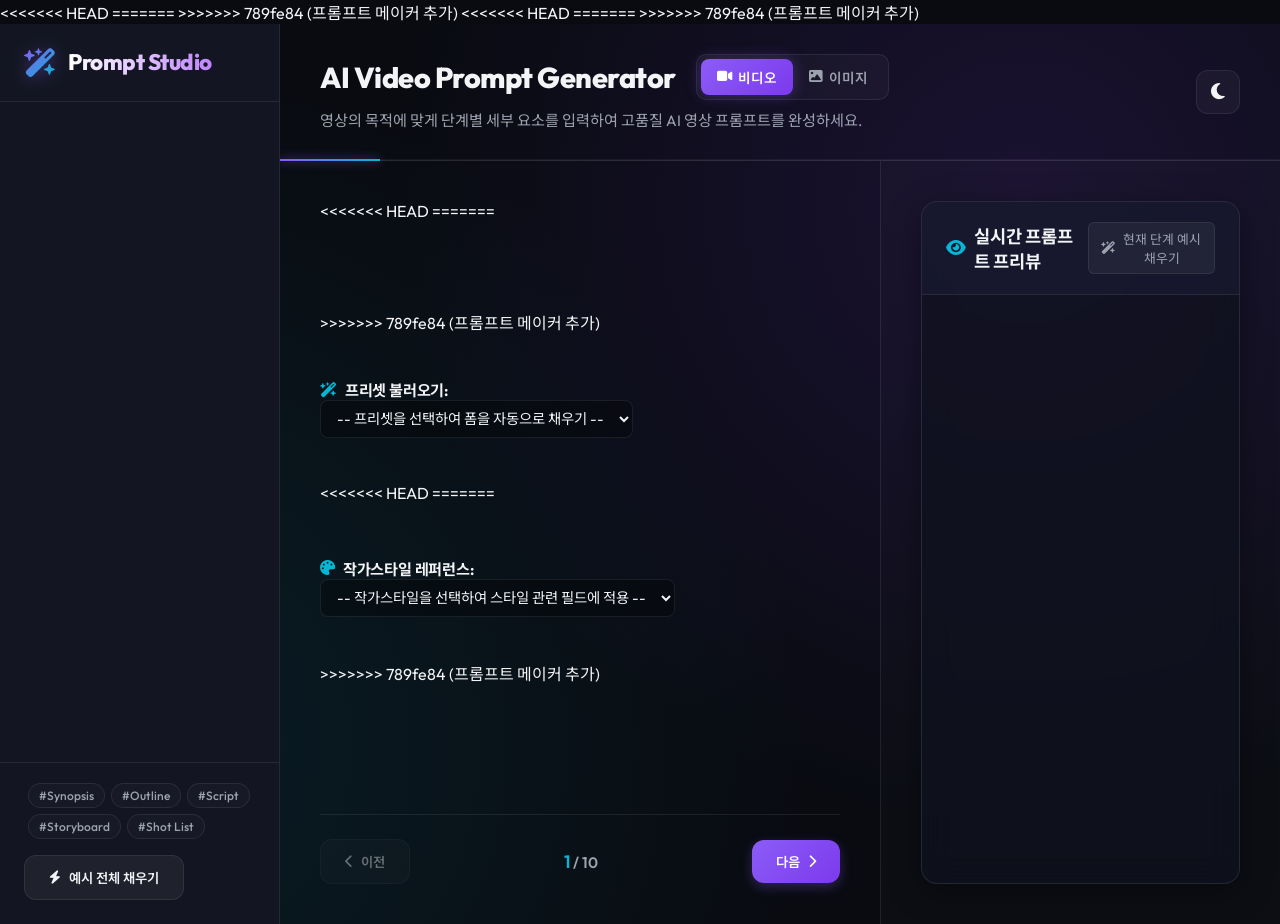
==== commit 2a162af1: "프롬프트 메이커 추가" ====
--- a/video_prompt/index.html
+++ b/video_prompt/index.html
@@ -3,11 +3,21 @@
 <head>
     <meta charset="UTF-8">
     <meta name="viewport" content="width=device-width, initial-scale=1.0">
-    <title>AI 영상 프롬프트 메이커 (Prompt Maker)</title>
+<<<<<<< HEAD
+    <title>프롬프트 메이커</title>
+=======
+    <title>Prompt Studio - 프롬프트 메이커</title>
+>>>>>>> 789fe84 (프롬프트 메이커 추가)
+    <!-- Favicon -->
+    <link rel="icon" type="image/svg+xml" href="favicon.svg">
     <!-- Google Fonts -->
     <link rel="preconnect" href="https://fonts.googleapis.com">
     <link rel="preconnect" href="https://fonts.gstatic.com" crossorigin>
+<<<<<<< HEAD
     <link href="https://fonts.googleapis.com/css2?family=Outfit:wght@300;400;600;800&family=Noto+Sans+KR:wght@300;400;500;700&family=JetBrains+Mono:wght@400;500;700&family=Nanum+Gothic+Coding:wght@400;700&display=swap" rel="stylesheet">
+=======
+    <link href="https://fonts.googleapis.com/css2?family=Outfit:wght@300;400;600;800&family=Noto+Sans+KR:wght@300;400;500;700&family=JetBrains+Mono:wght@400;500;700&family=Nanum+Gothic+Coding:wght@400;700&family=Noto+Serif+KR:wght@300;400;500;700&display=swap" rel="stylesheet">
+>>>>>>> 789fe84 (프롬프트 메이커 추가)
     <!-- FontAwesome for Icons -->
     <link rel="stylesheet" href="https://cdnjs.cloudflare.com/ajax/libs/font-awesome/6.4.0/css/all.min.css">
     <link rel="stylesheet" href="style.css">
@@ -29,6 +39,15 @@
                     <!-- Injected by JS -->
                 </ul>
             </nav>
+
+            <!-- Selected Artist Style Box -->
+            <div id="selected-artist-style-box" class="selected-artist-style-box" style="display: none;">
+                <div class="artist-style-header">
+                    <span><i class="fa-solid fa-palette"></i> <span id="artist-style-name">Wes Anderson</span></span>
+                    <button id="btn-clear-artist-style" title="선택 해제"><i class="fa-solid fa-xmark"></i></button>
+                </div>
+                <img id="artist-style-img" class="artist-style-img" src="" alt="Artist Style Reference">
+            </div>
 
             <div class="sidebar-footer">
                 <div class="hashtag-container">
@@ -73,6 +92,13 @@
                 <!-- Form Area -->
                 <section class="form-section">
                     
+<<<<<<< HEAD
+=======
+                    <!-- Purpose Selector Bar -->
+                    <div id="purpose-selector-container" class="purpose-selector-container">
+                        <!-- Dynamic Purpose Cards Grid will be injected here by JS -->
+                    </div>
+>>>>>>> 789fe84 (프롬프트 메이커 추가)
                     <!-- Preset Selector Bar -->
                     <div id="preset-selector-container" class="preset-selector-container">
                         <label for="preset-select"><i class="fa-solid fa-wand-magic-sparkles"></i> 프리셋 불러오기:</label>
@@ -81,6 +107,17 @@
                         </select>
                     </div>
 
+<<<<<<< HEAD
+=======
+                    <!-- Artist Style Selector Bar -->
+                    <div id="artist-style-selector-container" class="preset-selector-container" style="margin-top: 10px;">
+                        <label for="artist-style-select"><i class="fa-solid fa-palette"></i> 작가스타일 레퍼런스:</label>
+                        <select id="artist-style-select" class="form-control preset-select">
+                            <option value="">-- 작가스타일을 선택하여 스타일 관련 필드에 적용 --</option>
+                        </select>
+                    </div>
+
+>>>>>>> 789fe84 (프롬프트 메이커 추가)
                     <!-- Dynamic Form Cards Container -->
                     <div id="dynamic-form-container">
                         <!-- Step Cards (1 to 9) will be injected dynamically by JS -->
--- a/video_prompt/style.css
+++ b/video_prompt/style.css
@@ -88,6 +88,77 @@
     -webkit-text-fill-color: transparent;
 }
 
+/* Sidebar Selected Artist Style Box */
+.selected-artist-style-box {
+    margin: 10px 16px 20px 16px;
+    padding: 16px;
+    background-color: rgba(255, 255, 255, 0.02);
+    border: 1px solid var(--border-glass);
+    border-radius: 12px;
+    display: flex;
+    flex-direction: column;
+    gap: 12px;
+    animation: fadeIn 0.4s ease-out;
+}
+
+body.light-mode .selected-artist-style-box {
+    background-color: rgba(15, 23, 42, 0.02);
+    border-color: rgba(0, 0, 0, 0.08);
+}
+
+.artist-style-header {
+    display: flex;
+    justify-content: space-between;
+    align-items: center;
+}
+
+.artist-style-header span {
+    font-size: 0.75rem;
+    font-weight: 700;
+    color: var(--color-secondary);
+    letter-spacing: 0.5px;
+    text-transform: uppercase;
+    display: flex;
+    align-items: center;
+    gap: 6px;
+}
+
+body.light-mode .artist-style-header span {
+    color: var(--color-primary);
+}
+
+#btn-clear-artist-style {
+    background: transparent;
+    border: none;
+    color: var(--text-muted);
+    cursor: pointer;
+    font-size: 1rem;
+    padding: 2px 6px;
+    border-radius: 4px;
+    transition: var(--transition-smooth);
+    display: flex;
+    align-items: center;
+    justify-content: center;
+}
+
+#btn-clear-artist-style:hover {
+    color: var(--color-accent);
+    background-color: rgba(244, 63, 94, 0.1);
+}
+
+.artist-style-img {
+    width: 100%;
+    height: auto;
+    max-height: 380px;
+    object-fit: contain;
+    border-radius: 8px;
+    border: 1px solid rgba(255, 255, 255, 0.05);
+}
+
+body.light-mode .artist-style-img {
+    border-color: rgba(0, 0, 0, 0.05);
+}
+
 .steps-nav {
     flex-grow: 1;
     overflow-y: auto;
@@ -533,7 +604,11 @@
     flex-grow: 1;
     padding: 28px;
     overflow-y: auto;
+<<<<<<< HEAD
     font-family: 'JetBrains Mono', 'Nanum Gothic Coding', Consolas, Monaco, monospace;
+=======
+    font-family: 'Noto Serif KR', 'NanumMyeongjo', 'Batang', serif;
+>>>>>>> 789fe84 (프롬프트 메이커 추가)
     font-size: 0.95rem;
     line-height: 1.75;
     letter-spacing: -0.4px;
@@ -596,7 +671,11 @@
 .final-output-area {
     width: 100%;
     height: 380px !important;
+<<<<<<< HEAD
     font-family: 'JetBrains Mono', 'Nanum Gothic Coding', Consolas, Monaco, monospace;
+=======
+    font-family: 'Noto Serif KR', 'NanumMyeongjo', 'Batang', serif;
+>>>>>>> 789fe84 (프롬프트 메이커 추가)
     font-size: 0.92rem;
     line-height: 1.6;
     letter-spacing: -0.4px;
@@ -622,8 +701,6 @@
 
 .toast {
     background-color: rgba(22, 27, 45, 0.9);
-    border: 1px solid var(--color-success);
-    box-shadow: 0 4px 20px rgba(16, 185, 129, 0.2);
     backdrop-filter: blur(10px);
     color: var(--text-primary);
     padding: 16px 24px;
@@ -642,7 +719,31 @@
 
 .toast i {
     font-size: 1.2rem;
+}
+
+/* Toast Variant Styles */
+.toast-success {
+    border: 1px solid var(--color-success);
+    box-shadow: 0 4px 20px rgba(16, 185, 129, 0.2);
+}
+.toast-success i {
     color: var(--color-success);
+}
+
+.toast-error {
+    border: 1px solid var(--color-accent);
+    box-shadow: 0 4px 20px rgba(244, 63, 94, 0.2);
+}
+.toast-error i {
+    color: var(--color-accent);
+}
+
+.toast-info {
+    border: 1px solid var(--color-secondary);
+    box-shadow: 0 4px 20px rgba(6, 182, 212, 0.2);
+}
+.toast-info i {
+    color: var(--color-secondary);
 }
 
 /* Custom Scrollbar */
@@ -953,6 +1054,24 @@
 body.light-mode .purpose-select-card.selected .purpose-card-icon {
     background-color: var(--color-primary);
     color: white;
+}
+
+/* Light Mode Overrides for Toast Notifications */
+body.light-mode .toast {
+    background-color: rgba(255, 255, 255, 0.98);
+    color: var(--text-primary);
+}
+
+body.light-mode .toast-success {
+    box-shadow: 0 10px 30px rgba(15, 23, 42, 0.08), 0 4px 20px rgba(16, 185, 129, 0.15);
+}
+
+body.light-mode .toast-error {
+    box-shadow: 0 10px 30px rgba(15, 23, 42, 0.08), 0 4px 20px rgba(244, 63, 94, 0.15);
+}
+
+body.light-mode .toast-info {
+    box-shadow: 0 10px 30px rgba(15, 23, 42, 0.08), 0 4px 20px rgba(6, 182, 212, 0.15);
 }
 
 /* ==========================================================================
@@ -1169,6 +1288,38 @@
 /* ==========================================================================
    Preset Selector UI (Quick Presets)
    ========================================================================== */
+<<<<<<< HEAD
+=======
+.purpose-selector-container {
+    background: linear-gradient(135deg, rgba(124, 58, 237, 0.08), rgba(6, 182, 212, 0.08));
+    border: 1px solid var(--border-glass-focus);
+    border-radius: 12px;
+    padding: 16px 20px;
+    margin-bottom: 20px;
+    box-shadow: 0 4px 15px rgba(0, 0, 0, 0.05);
+}
+
+body.light-mode .purpose-selector-container {
+    background: linear-gradient(135deg, rgba(124, 58, 237, 0.04), rgba(6, 182, 212, 0.04));
+    border-color: rgba(0, 0, 0, 0.08);
+}
+
+.purpose-selector-label {
+    font-size: 0.95rem;
+    font-weight: 700;
+    color: var(--text-primary);
+    display: flex;
+    align-items: center;
+    gap: 8px;
+    margin-bottom: 12px;
+    margin-top: 0;
+}
+
+.purpose-selector-label i {
+    color: var(--color-primary);
+}
+
+>>>>>>> 789fe84 (프롬프트 메이커 추가)
 .preset-selector-container {
     background: linear-gradient(135deg, rgba(124, 58, 237, 0.1), rgba(6, 182, 212, 0.1));
     border: 1px solid var(--border-glass-focus);
@@ -1231,6 +1382,10 @@
 
 
 
-
-
-
+<<<<<<< HEAD
+=======
+
+>>>>>>> 789fe84 (프롬프트 메이커 추가)
+
+
+
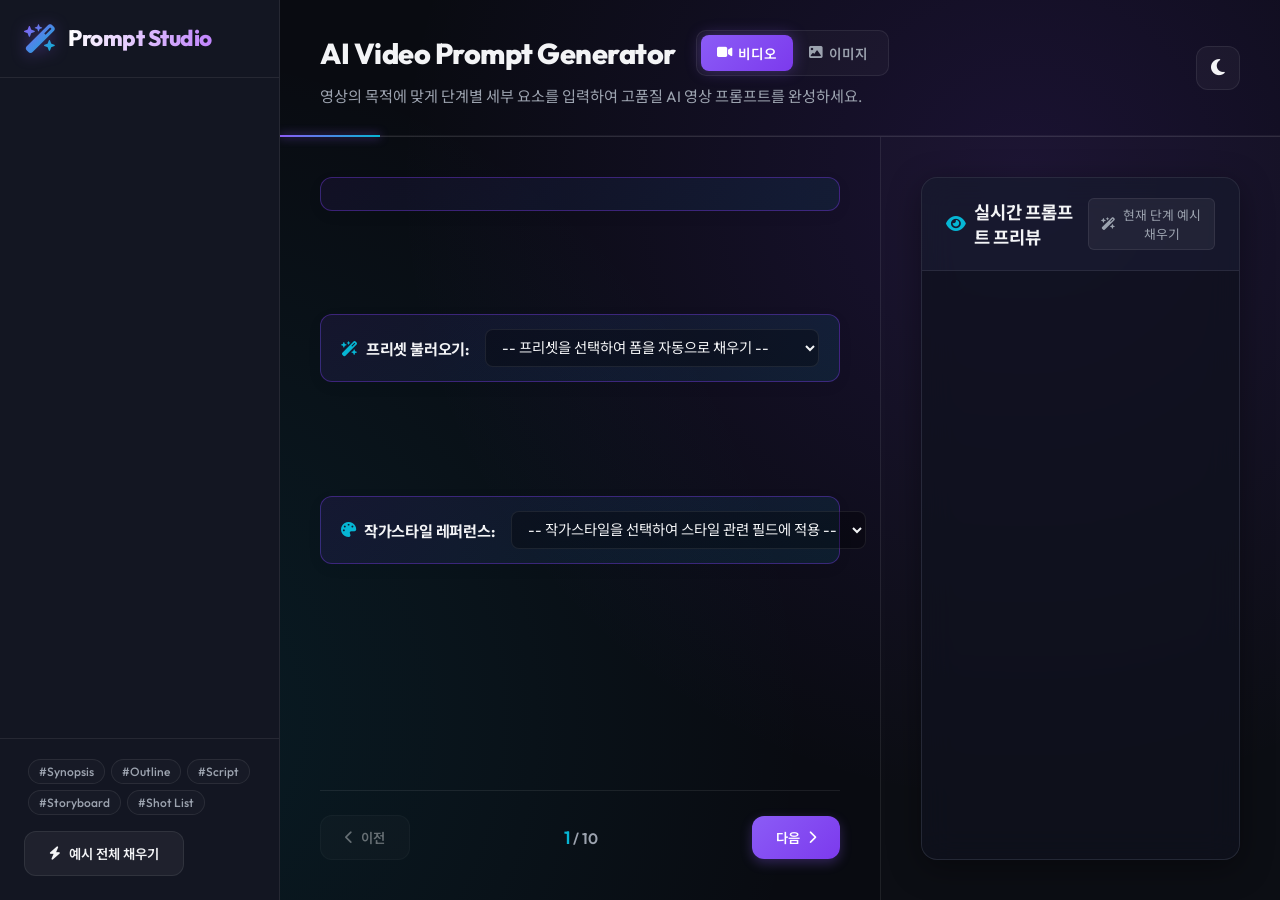
==== commit 8584d85a: "인트로 페이지 추가" ====
--- a/video_prompt/index.html
+++ b/video_prompt/index.html
@@ -3,21 +3,14 @@
 <head>
     <meta charset="UTF-8">
     <meta name="viewport" content="width=device-width, initial-scale=1.0">
-<<<<<<< HEAD
-    <title>프롬프트 메이커</title>
-=======
+
     <title>Prompt Studio - 프롬프트 메이커</title>
->>>>>>> 789fe84 (프롬프트 메이커 추가)
     <!-- Favicon -->
     <link rel="icon" type="image/svg+xml" href="favicon.svg">
     <!-- Google Fonts -->
     <link rel="preconnect" href="https://fonts.googleapis.com">
     <link rel="preconnect" href="https://fonts.gstatic.com" crossorigin>
-<<<<<<< HEAD
-    <link href="https://fonts.googleapis.com/css2?family=Outfit:wght@300;400;600;800&family=Noto+Sans+KR:wght@300;400;500;700&family=JetBrains+Mono:wght@400;500;700&family=Nanum+Gothic+Coding:wght@400;700&display=swap" rel="stylesheet">
-=======
     <link href="https://fonts.googleapis.com/css2?family=Outfit:wght@300;400;600;800&family=Noto+Sans+KR:wght@300;400;500;700&family=JetBrains+Mono:wght@400;500;700&family=Nanum+Gothic+Coding:wght@400;700&family=Noto+Serif+KR:wght@300;400;500;700&display=swap" rel="stylesheet">
->>>>>>> 789fe84 (프롬프트 메이커 추가)
     <!-- FontAwesome for Icons -->
     <link rel="stylesheet" href="https://cdnjs.cloudflare.com/ajax/libs/font-awesome/6.4.0/css/all.min.css">
     <link rel="stylesheet" href="style.css">
@@ -92,13 +85,11 @@
                 <!-- Form Area -->
                 <section class="form-section">
                     
-<<<<<<< HEAD
-=======
+
                     <!-- Purpose Selector Bar -->
                     <div id="purpose-selector-container" class="purpose-selector-container">
                         <!-- Dynamic Purpose Cards Grid will be injected here by JS -->
                     </div>
->>>>>>> 789fe84 (프롬프트 메이커 추가)
                     <!-- Preset Selector Bar -->
                     <div id="preset-selector-container" class="preset-selector-container">
                         <label for="preset-select"><i class="fa-solid fa-wand-magic-sparkles"></i> 프리셋 불러오기:</label>
@@ -107,8 +98,6 @@
                         </select>
                     </div>
 
-<<<<<<< HEAD
-=======
                     <!-- Artist Style Selector Bar -->
                     <div id="artist-style-selector-container" class="preset-selector-container" style="margin-top: 10px;">
                         <label for="artist-style-select"><i class="fa-solid fa-palette"></i> 작가스타일 레퍼런스:</label>
@@ -117,7 +106,7 @@
                         </select>
                     </div>
 
->>>>>>> 789fe84 (프롬프트 메이커 추가)
+
                     <!-- Dynamic Form Cards Container -->
                     <div id="dynamic-form-container">
                         <!-- Step Cards (1 to 9) will be injected dynamically by JS -->
--- a/video_prompt/style.css
+++ b/video_prompt/style.css
@@ -604,11 +604,7 @@
     flex-grow: 1;
     padding: 28px;
     overflow-y: auto;
-<<<<<<< HEAD
-    font-family: 'JetBrains Mono', 'Nanum Gothic Coding', Consolas, Monaco, monospace;
-=======
     font-family: 'Noto Serif KR', 'NanumMyeongjo', 'Batang', serif;
->>>>>>> 789fe84 (프롬프트 메이커 추가)
     font-size: 0.95rem;
     line-height: 1.75;
     letter-spacing: -0.4px;
@@ -671,11 +667,7 @@
 .final-output-area {
     width: 100%;
     height: 380px !important;
-<<<<<<< HEAD
-    font-family: 'JetBrains Mono', 'Nanum Gothic Coding', Consolas, Monaco, monospace;
-=======
     font-family: 'Noto Serif KR', 'NanumMyeongjo', 'Batang', serif;
->>>>>>> 789fe84 (프롬프트 메이커 추가)
     font-size: 0.92rem;
     line-height: 1.6;
     letter-spacing: -0.4px;
@@ -1288,8 +1280,6 @@
 /* ==========================================================================
    Preset Selector UI (Quick Presets)
    ========================================================================== */
-<<<<<<< HEAD
-=======
 .purpose-selector-container {
     background: linear-gradient(135deg, rgba(124, 58, 237, 0.08), rgba(6, 182, 212, 0.08));
     border: 1px solid var(--border-glass-focus);
@@ -1318,8 +1308,6 @@
 .purpose-selector-label i {
     color: var(--color-primary);
 }
-
->>>>>>> 789fe84 (프롬프트 메이커 추가)
 .preset-selector-container {
     background: linear-gradient(135deg, rgba(124, 58, 237, 0.1), rgba(6, 182, 212, 0.1));
     border: 1px solid var(--border-glass-focus);
@@ -1382,10 +1370,7 @@
 
 
 
-<<<<<<< HEAD
-=======
-
->>>>>>> 789fe84 (프롬프트 메이커 추가)
-
-
-
+
+
+
+
